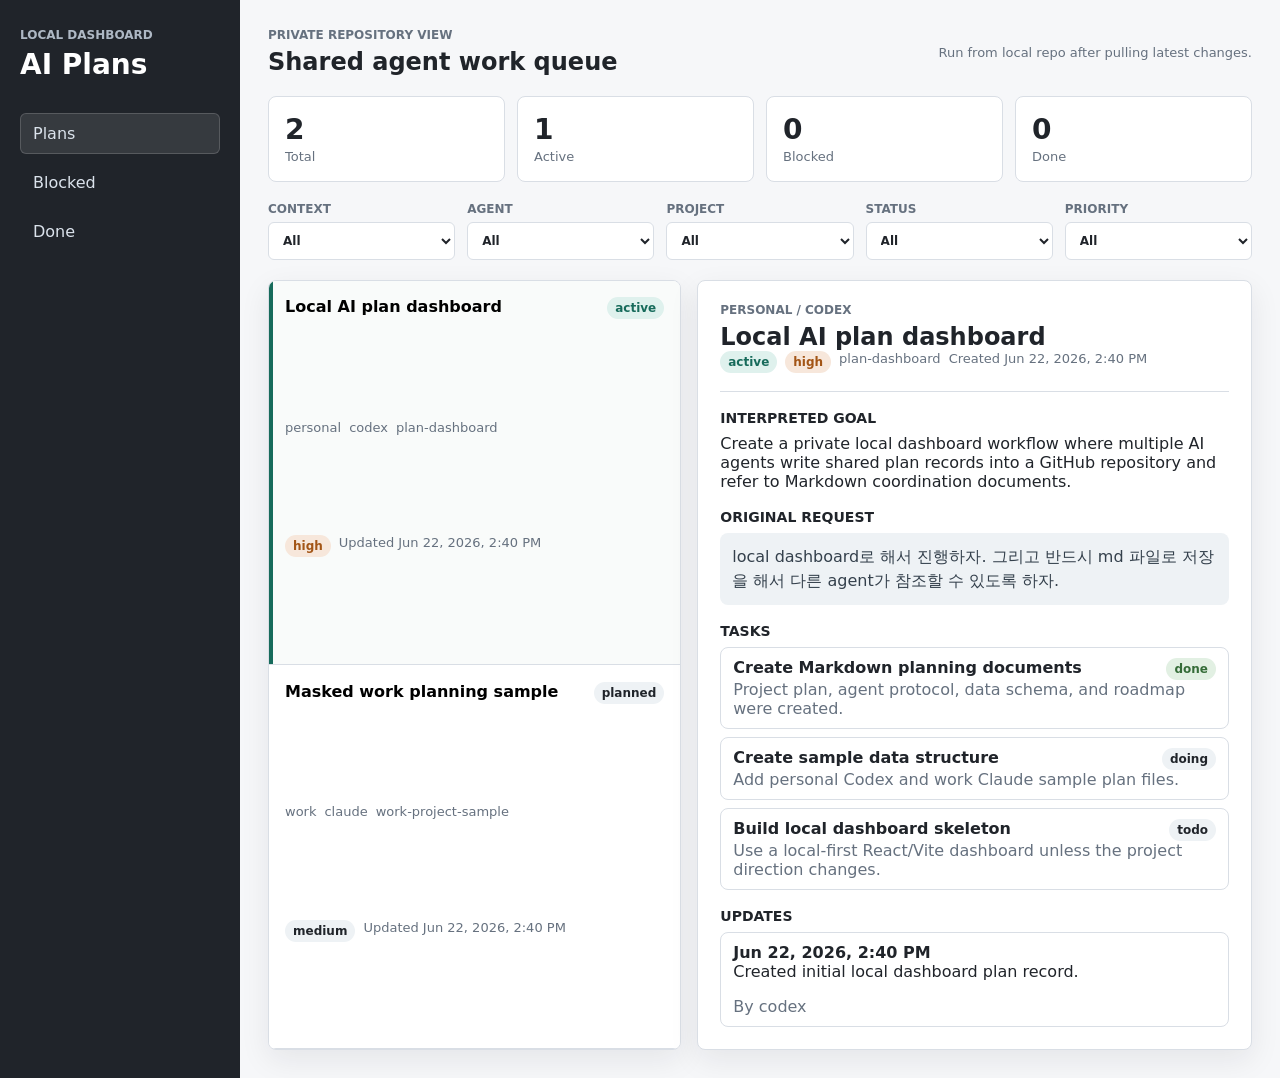
==== dashboard/index.html @ b3ee1ded "Add local AI plan dashboard" ====
<!doctype html>
<html lang="en">
  <head>
    <meta charset="UTF-8" />
    <meta name="viewport" content="width=device-width, initial-scale=1.0" />
    <title>AI Plan Dashboard</title>
    <link rel="stylesheet" href="./style.css" />
  </head>
  <body>
    <div class="app-shell">
      <aside class="sidebar">
        <div>
          <p class="eyebrow">Local Dashboard</p>
          <h1>AI Plans</h1>
        </div>
        <nav class="nav-list" aria-label="Dashboard views">
          <button class="nav-item active" type="button" data-view="plans">Plans</button>
          <button class="nav-item" type="button" data-view="blocked">Blocked</button>
          <button class="nav-item" type="button" data-view="done">Done</button>
        </nav>
      </aside>

      <main class="main">
        <section class="topbar">
          <div>
            <p class="eyebrow">Private Repository View</p>
            <h2>Shared agent work queue</h2>
          </div>
          <div class="sync-note">Run from local repo after pulling latest changes.</div>
        </section>

        <section class="stats-grid" aria-label="Plan summary">
          <div class="stat">
            <span class="stat-value" id="stat-total">0</span>
            <span class="stat-label">Total</span>
          </div>
          <div class="stat">
            <span class="stat-value" id="stat-active">0</span>
            <span class="stat-label">Active</span>
          </div>
          <div class="stat">
            <span class="stat-value" id="stat-blocked">0</span>
            <span class="stat-label">Blocked</span>
          </div>
          <div class="stat">
            <span class="stat-value" id="stat-done">0</span>
            <span class="stat-label">Done</span>
          </div>
        </section>

        <section class="filters" aria-label="Plan filters">
          <label>
            Context
            <select id="filter-context">
              <option value="all">All</option>
            </select>
          </label>
          <label>
            Agent
            <select id="filter-agent">
              <option value="all">All</option>
            </select>
          </label>
          <label>
            Project
            <select id="filter-project">
              <option value="all">All</option>
            </select>
          </label>
          <label>
            Status
            <select id="filter-status">
              <option value="all">All</option>
            </select>
          </label>
          <label>
            Priority
            <select id="filter-priority">
              <option value="all">All</option>
            </select>
          </label>
        </section>

        <section class="content-grid">
          <div class="plan-list" id="plan-list" aria-label="Plan list"></div>
          <article class="detail-panel" id="plan-detail">
            <p class="empty-state">Select a plan to inspect request, goal, tasks, and updates.</p>
          </article>
        </section>
      </main>
    </div>

    <script src="./app.js" type="module"></script>
  </body>
</html>
---- dashboard/style.css ----
:root {
  color-scheme: light;
  --bg: #f6f7f9;
  --panel: #ffffff;
  --panel-soft: #eef2f5;
  --text: #20242a;
  --muted: #66717f;
  --line: #d9dee5;
  --accent: #176b5b;
  --accent-soft: #dff1ed;
  --warn: #a35516;
  --danger: #a53b3b;
  --done: #356c38;
  --shadow: 0 10px 30px rgba(21, 27, 38, 0.08);
  font-family:
    Inter, ui-sans-serif, system-ui, -apple-system, BlinkMacSystemFont, "Segoe UI",
    sans-serif;
}

* {
  box-sizing: border-box;
}

body {
  margin: 0;
  background: var(--bg);
  color: var(--text);
}

button,
select {
  font: inherit;
}

.app-shell {
  display: grid;
  grid-template-columns: 240px 1fr;
  min-height: 100vh;
}

.sidebar {
  background: #20242a;
  color: #fff;
  display: flex;
  flex-direction: column;
  gap: 32px;
  padding: 28px 20px;
}

.eyebrow {
  color: var(--muted);
  font-size: 12px;
  font-weight: 700;
  letter-spacing: 0;
  margin: 0 0 6px;
  text-transform: uppercase;
}

.sidebar .eyebrow {
  color: #aeb8c4;
}

h1,
h2,
h3,
p {
  margin-top: 0;
}

h1 {
  font-size: 28px;
  margin-bottom: 0;
}

h2 {
  font-size: 24px;
  margin-bottom: 0;
}

.nav-list {
  display: grid;
  gap: 8px;
}

.nav-item {
  background: transparent;
  border: 1px solid transparent;
  border-radius: 6px;
  color: #dbe3ec;
  cursor: pointer;
  padding: 10px 12px;
  text-align: left;
}

.nav-item.active,
.nav-item:hover {
  background: rgba(255, 255, 255, 0.1);
  border-color: rgba(255, 255, 255, 0.16);
}

.main {
  display: grid;
  gap: 20px;
  padding: 28px;
}

.topbar {
  align-items: center;
  display: flex;
  justify-content: space-between;
  gap: 20px;
}

.sync-note {
  color: var(--muted);
  font-size: 13px;
}

.stats-grid {
  display: grid;
  grid-template-columns: repeat(4, minmax(120px, 1fr));
  gap: 12px;
}

.stat {
  background: var(--panel);
  border: 1px solid var(--line);
  border-radius: 8px;
  padding: 16px;
}

.stat-value {
  display: block;
  font-size: 28px;
  font-weight: 800;
}

.stat-label {
  color: var(--muted);
  font-size: 13px;
}

.filters {
  align-items: end;
  display: grid;
  grid-template-columns: repeat(5, minmax(130px, 1fr));
  gap: 12px;
}

.filters label {
  color: var(--muted);
  display: grid;
  font-size: 12px;
  font-weight: 700;
  gap: 6px;
  text-transform: uppercase;
}

.filters select {
  background: var(--panel);
  border: 1px solid var(--line);
  border-radius: 6px;
  color: var(--text);
  min-height: 38px;
  padding: 7px 10px;
  text-transform: none;
}

.content-grid {
  display: grid;
  grid-template-columns: minmax(320px, 42%) minmax(360px, 1fr);
  gap: 16px;
  min-height: 420px;
}

.plan-list,
.detail-panel {
  background: var(--panel);
  border: 1px solid var(--line);
  border-radius: 8px;
  box-shadow: var(--shadow);
}

.plan-list {
  display: grid;
  gap: 1px;
  overflow: hidden;
}

.plan-card {
  background: var(--panel);
  border: 0;
  border-bottom: 1px solid var(--line);
  cursor: pointer;
  display: grid;
  gap: 10px;
  padding: 16px;
  text-align: left;
}

.plan-card:hover,
.plan-card.selected {
  background: #f9fbfa;
}

.plan-card.selected {
  box-shadow: inset 4px 0 0 var(--accent);
}

.plan-title-row {
  align-items: start;
  display: flex;
  justify-content: space-between;
  gap: 12px;
}

.plan-title {
  font-size: 16px;
  font-weight: 800;
}

.meta-row {
  color: var(--muted);
  display: flex;
  flex-wrap: wrap;
  font-size: 13px;
  gap: 8px;
}

.badge {
  background: var(--panel-soft);
  border-radius: 999px;
  color: var(--text);
  display: inline-flex;
  font-size: 12px;
  font-weight: 700;
  padding: 4px 8px;
}

.badge.high {
  background: #f7e7db;
  color: var(--warn);
}

.badge.blocked {
  background: #f9dddd;
  color: var(--danger);
}

.badge.done {
  background: #e2f0e3;
  color: var(--done);
}

.badge.active {
  background: var(--accent-soft);
  color: var(--accent);
}

.detail-panel {
  padding: 22px;
}

.detail-header {
  border-bottom: 1px solid var(--line);
  margin-bottom: 18px;
  padding-bottom: 18px;
}

.detail-section {
  margin-top: 18px;
}

.detail-section h3 {
  font-size: 14px;
  margin-bottom: 8px;
  text-transform: uppercase;
}

.request-box {
  background: var(--panel-soft);
  border-radius: 8px;
  color: #34404c;
  line-height: 1.5;
  padding: 12px;
  white-space: pre-wrap;
}

.task-list,
.update-list {
  display: grid;
  gap: 8px;
  list-style: none;
  margin: 0;
  padding: 0;
}

.task-list li,
.update-list li {
  border: 1px solid var(--line);
  border-radius: 8px;
  padding: 10px 12px;
}

.empty-state,
.error-state {
  color: var(--muted);
  margin: 0;
}

.error-state {
  color: var(--danger);
}

@media (max-width: 980px) {
  .app-shell {
    grid-template-columns: 1fr;
  }

  .sidebar {
    padding: 20px;
  }

  .nav-list {
    display: flex;
  }

  .stats-grid,
  .filters,
  .content-grid {
    grid-template-columns: 1fr;
  }
}
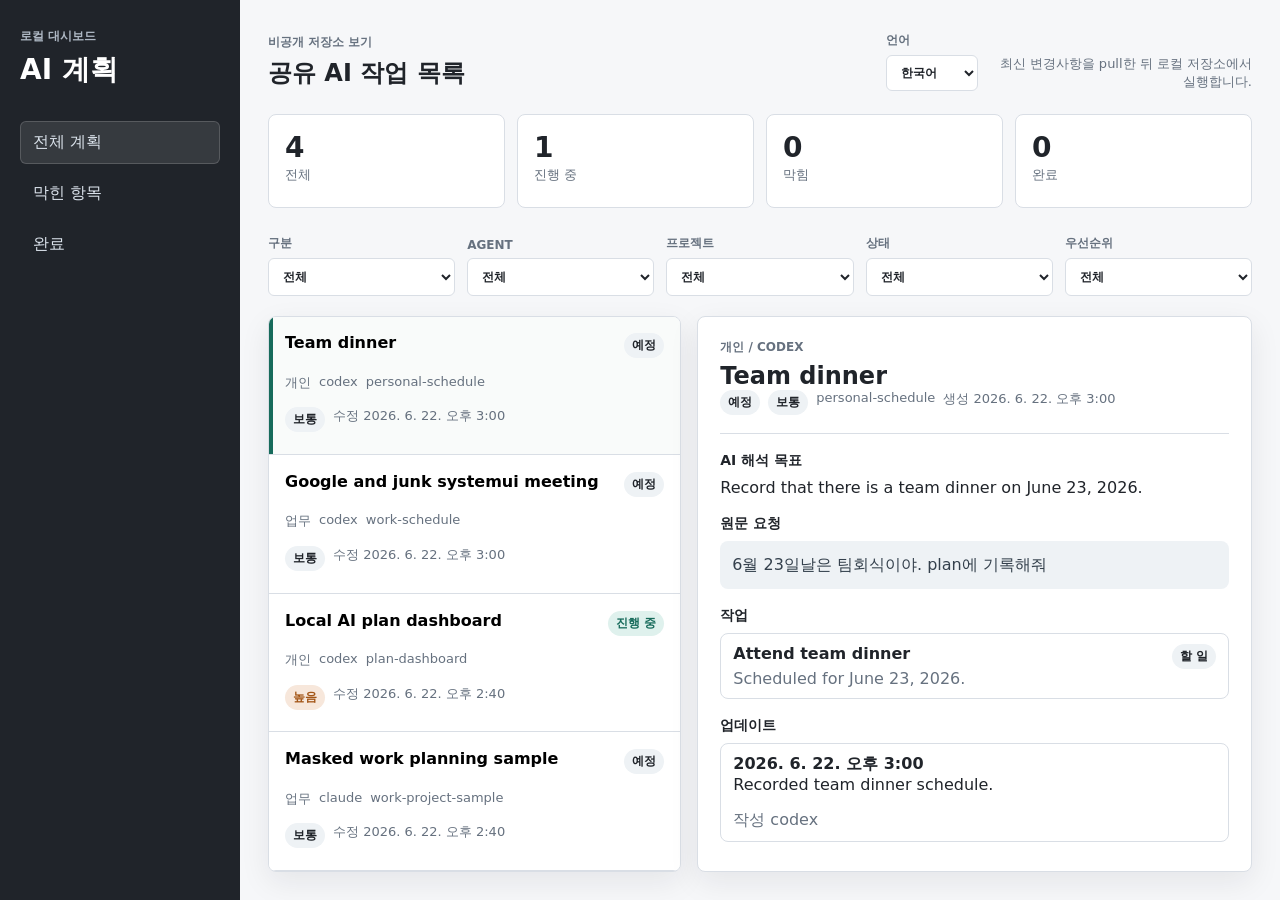
==== commit a3a74772: "Add dashboard language selector" ====
--- a/dashboard/index.html
+++ b/dashboard/index.html
@@ -1,5 +1,5 @@
 <!doctype html>
-<html lang="en">
+<html lang="ko">
   <head>
     <meta charset="UTF-8" />
     <meta name="viewport" content="width=device-width, initial-scale=1.0" />
@@ -10,71 +10,80 @@
     <div class="app-shell">
       <aside class="sidebar">
         <div>
-          <p class="eyebrow">Local Dashboard</p>
-          <h1>AI Plans</h1>
+          <p class="eyebrow" data-i18n="sidebarEyebrow">Local Dashboard</p>
+          <h1 data-i18n="appTitle">AI Plans</h1>
         </div>
         <nav class="nav-list" aria-label="Dashboard views">
-          <button class="nav-item active" type="button" data-view="plans">Plans</button>
-          <button class="nav-item" type="button" data-view="blocked">Blocked</button>
-          <button class="nav-item" type="button" data-view="done">Done</button>
+          <button class="nav-item active" type="button" data-view="plans" data-i18n="navPlans">Plans</button>
+          <button class="nav-item" type="button" data-view="blocked" data-i18n="navBlocked">Blocked</button>
+          <button class="nav-item" type="button" data-view="done" data-i18n="navDone">Done</button>
         </nav>
       </aside>
 
       <main class="main">
         <section class="topbar">
           <div>
-            <p class="eyebrow">Private Repository View</p>
-            <h2>Shared agent work queue</h2>
+            <p class="eyebrow" data-i18n="topEyebrow">Private Repository View</p>
+            <h2 data-i18n="topTitle">Shared agent work queue</h2>
           </div>
-          <div class="sync-note">Run from local repo after pulling latest changes.</div>
+          <div class="top-actions">
+            <label class="language-select">
+              <span data-i18n="languageLabel">Language</span>
+              <select id="language-select">
+                <option value="ko">한국어</option>
+                <option value="en">English</option>
+              </select>
+            </label>
+            <div class="sync-note" data-i18n="syncNote">Run from local repo after pulling latest changes.</div>
+          </div>
         </section>
 
         <section class="stats-grid" aria-label="Plan summary">
           <div class="stat">
             <span class="stat-value" id="stat-total">0</span>
-            <span class="stat-label">Total</span>
+            <span class="stat-label" data-i18n="statTotal">Total</span>
           </div>
           <div class="stat">
             <span class="stat-value" id="stat-active">0</span>
-            <span class="stat-label">Active</span>
+            <span class="stat-label" data-i18n="statActive">Active</span>
           </div>
           <div class="stat">
             <span class="stat-value" id="stat-blocked">0</span>
-            <span class="stat-label">Blocked</span>
+            <span class="stat-label" data-i18n="statBlocked">Blocked</span>
           </div>
           <div class="stat">
             <span class="stat-value" id="stat-done">0</span>
-            <span class="stat-label">Done</span>
+            <span class="stat-label" data-i18n="statDone">Done</span>
           </div>
         </section>
 
         <section class="filters" aria-label="Plan filters">
           <label>
-            Context
+            <span data-i18n="filterContext">Context</span>
             <select id="filter-context">
               <option value="all">All</option>
             </select>
           </label>
           <label>
-            Agent
+            <span data-i18n="filterAgent">Agent</span>
             <select id="filter-agent">
               <option value="all">All</option>
             </select>
           </label>
           <label>
-            Project
+            <span data-i18n="filterProject">Project</span>
             <select id="filter-project">
               <option value="all">All</option>
             </select>
           </label>
           <label>
-            Status
+            <span data-i18n="filterStatus">Status</span>
             <select id="filter-status">
               <option value="all">All</option>
             </select>
           </label>
           <label>
-            Priority
+            <span data-i18n="filterPriority">Priority</span>
             <select id="filter-priority">
               <option value="all">All</option>
             </select>
@@ -84,7 +93,7 @@
         <section class="content-grid">
           <div class="plan-list" id="plan-list" aria-label="Plan list"></div>
           <article class="detail-panel" id="plan-detail">
-            <p class="empty-state">Select a plan to inspect request, goal, tasks, and updates.</p>
+            <p class="empty-state" data-i18n="emptyDetail">Select a plan to inspect request, goal, tasks, and updates.</p>
           </article>
         </section>
       </main>
@@ -93,4 +102,3 @@
     <script src="./app.js" type="module"></script>
   </body>
 </html>
-
--- a/dashboard/style.css
+++ b/dashboard/style.css
@@ -111,9 +111,38 @@
   gap: 20px;
 }
 
+.top-actions {
+  align-items: end;
+  display: flex;
+  flex-wrap: wrap;
+  gap: 14px;
+  justify-content: flex-end;
+}
+
+.language-select {
+  color: var(--muted);
+  display: grid;
+  font-size: 12px;
+  font-weight: 700;
+  gap: 6px;
+  text-transform: uppercase;
+}
+
+.language-select select {
+  background: var(--panel);
+  border: 1px solid var(--line);
+  border-radius: 6px;
+  color: var(--text);
+  min-height: 36px;
+  padding: 6px 10px;
+  text-transform: none;
+}
+
 .sync-note {
   color: var(--muted);
   font-size: 13px;
+  max-width: 260px;
+  text-align: right;
 }
 
 .stats-grid {
@@ -330,5 +359,14 @@
   .content-grid {
     grid-template-columns: 1fr;
   }
-}
-
+
+  .topbar,
+  .top-actions {
+    align-items: start;
+    justify-content: start;
+  }
+
+  .sync-note {
+    text-align: left;
+  }
+}
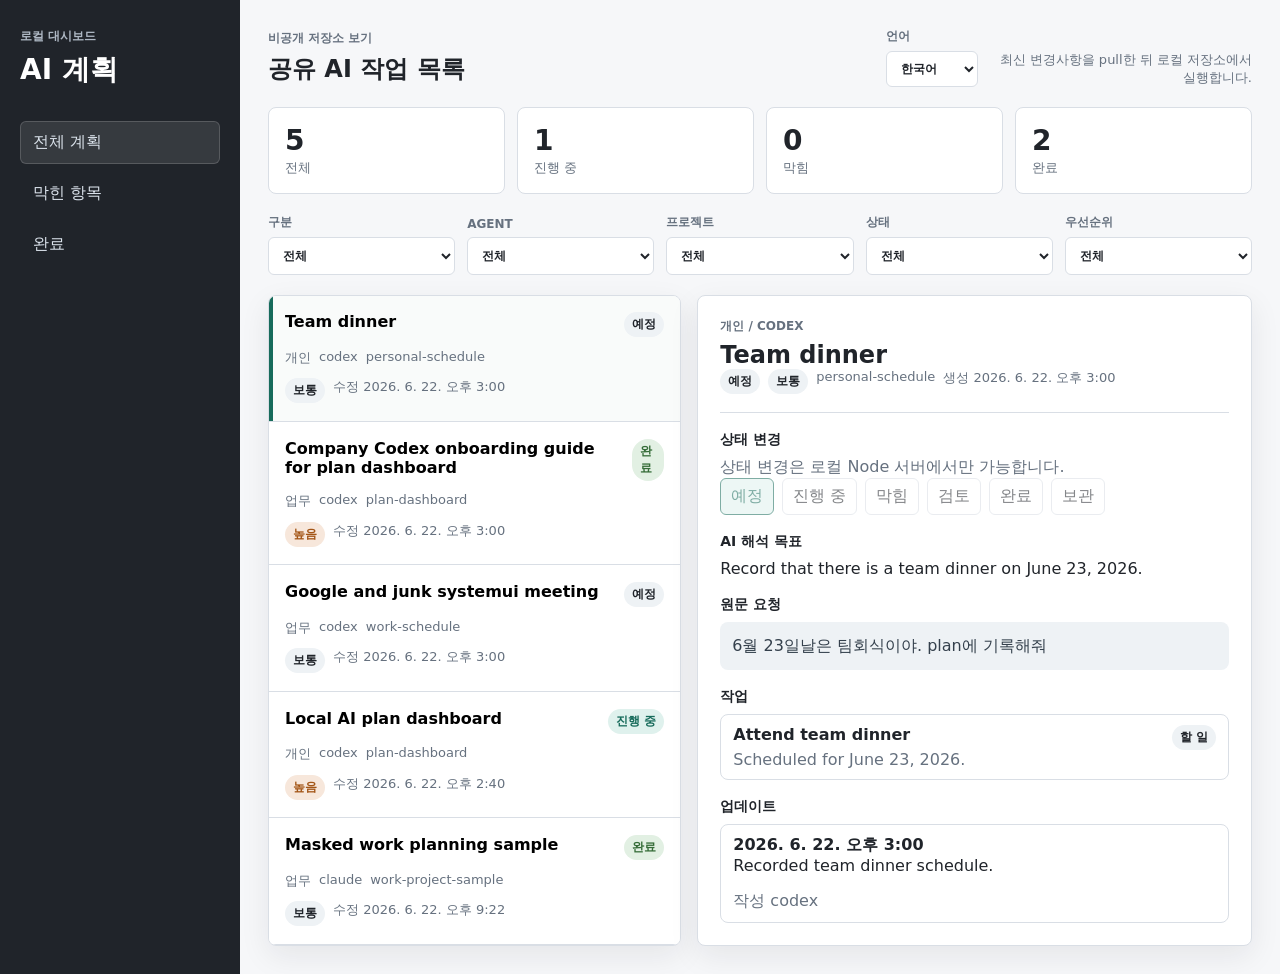
==== commit 13eb3d66: "Bust dashboard app cache" ====
--- a/dashboard/index.html
+++ b/dashboard/index.html
@@ -99,6 +99,6 @@
       </main>
     </div>
 
-    <script src="./app.js" type="module"></script>
+    <script src="./app.js?v=20260623-2" type="module"></script>
   </body>
 </html>
--- a/dashboard/style.css
+++ b/dashboard/style.css
@@ -306,6 +306,34 @@
   text-transform: uppercase;
 }
 
+.status-actions {
+  display: flex;
+  flex-wrap: wrap;
+  gap: 8px;
+}
+
+.status-button {
+  background: var(--panel);
+  border: 1px solid var(--line);
+  border-radius: 6px;
+  color: var(--text);
+  cursor: pointer;
+  min-height: 34px;
+  padding: 7px 10px;
+}
+
+.status-button:hover,
+.status-button.active {
+  background: var(--accent-soft);
+  border-color: var(--accent);
+  color: var(--accent);
+}
+
+.status-button:disabled {
+  cursor: not-allowed;
+  opacity: 0.55;
+}
+
 .request-box {
   background: var(--panel-soft);
   border-radius: 8px;
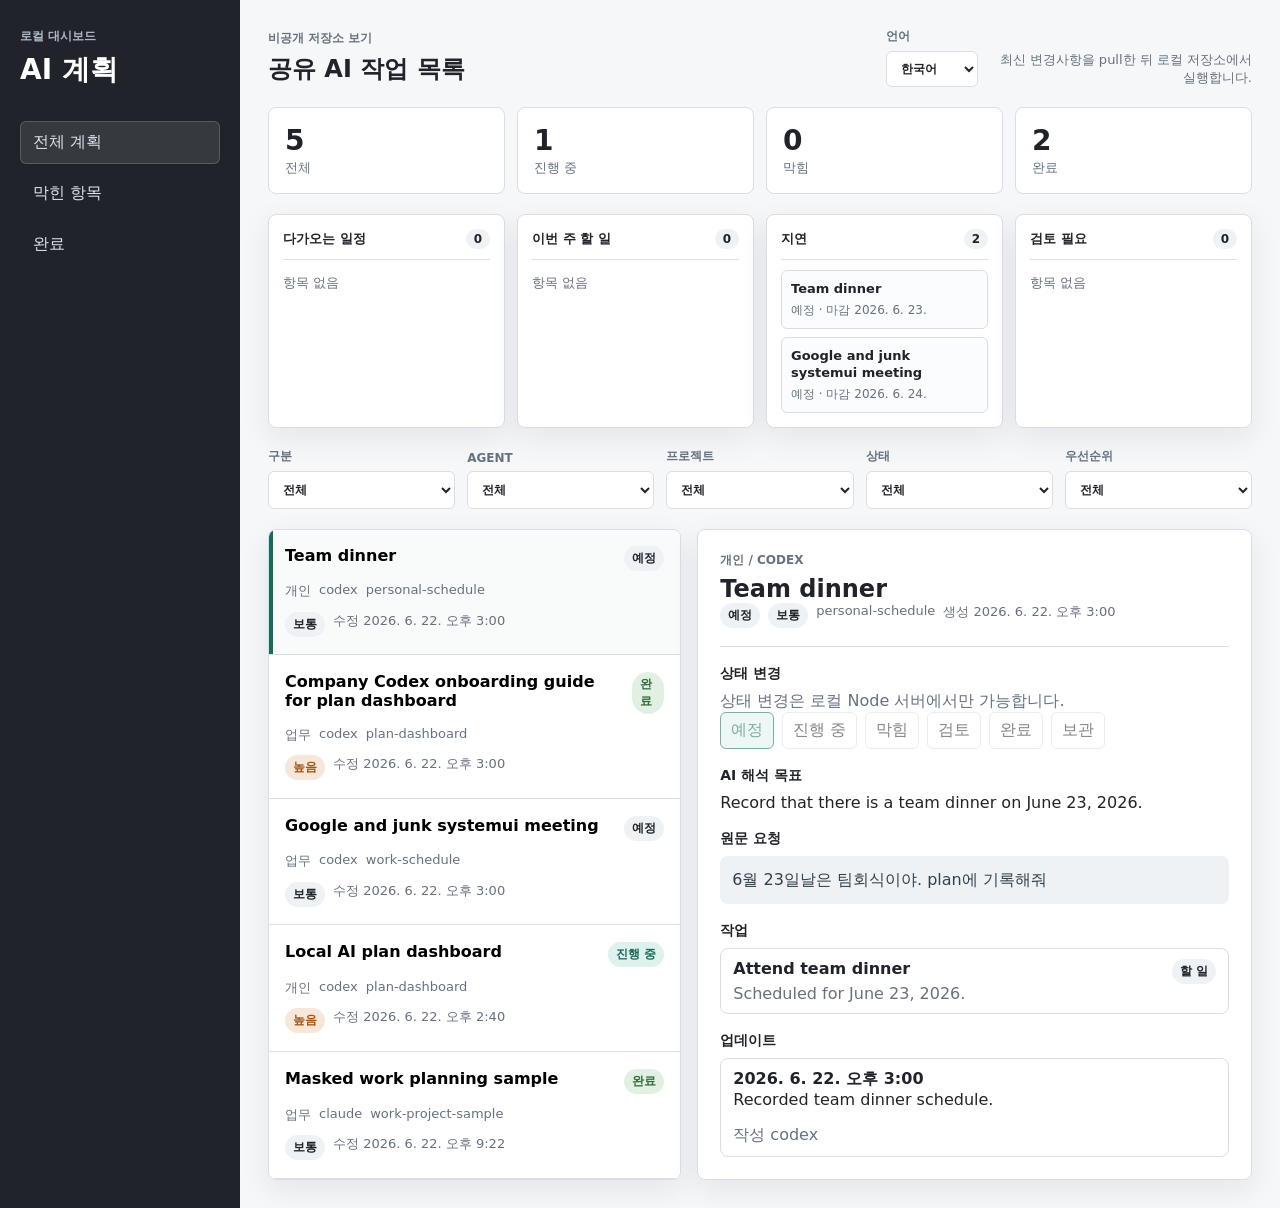
==== commit 4cd3c993: "Add schedule category sections" ====
--- a/dashboard/index.html
+++ b/dashboard/index.html
@@ -57,6 +57,37 @@
           </div>
         </section>
 
+        <section class="agenda-grid" aria-label="Schedule categories">
+          <article class="agenda-panel">
+            <div class="agenda-header">
+              <h3 data-i18n="agendaUpcoming">Upcoming</h3>
+              <span class="agenda-count" id="agenda-upcoming-count">0</span>
+            </div>
+            <div class="agenda-list" id="agenda-upcoming"></div>
+          </article>
+          <article class="agenda-panel">
+            <div class="agenda-header">
+              <h3 data-i18n="agendaThisWeek">This Week Tasks</h3>
+              <span class="agenda-count" id="agenda-this-week-count">0</span>
+            </div>
+            <div class="agenda-list" id="agenda-this-week"></div>
+          </article>
+          <article class="agenda-panel">
+            <div class="agenda-header">
+              <h3 data-i18n="agendaOverdue">Overdue</h3>
+              <span class="agenda-count" id="agenda-overdue-count">0</span>
+            </div>
+            <div class="agenda-list" id="agenda-overdue"></div>
+          </article>
+          <article class="agenda-panel">
+            <div class="agenda-header">
+              <h3 data-i18n="agendaReview">Needs Review</h3>
+              <span class="agenda-count" id="agenda-review-count">0</span>
+            </div>
+            <div class="agenda-list" id="agenda-review"></div>
+          </article>
+        </section>
+
         <section class="filters" aria-label="Plan filters">
           <label>
             <span data-i18n="filterContext">Context</span>
@@ -99,6 +130,6 @@
       </main>
     </div>
 
-    <script src="./app.js?v=20260623-2" type="module"></script>
+    <script src="./app.js?v=20260623-3" type="module"></script>
   </body>
 </html>
--- a/dashboard/style.css
+++ b/dashboard/style.css
@@ -169,6 +169,85 @@
   font-size: 13px;
 }
 
+.agenda-grid {
+  display: grid;
+  grid-template-columns: repeat(4, minmax(180px, 1fr));
+  gap: 12px;
+}
+
+.agenda-panel {
+  background: var(--panel);
+  border: 1px solid var(--line);
+  border-radius: 8px;
+  box-shadow: var(--shadow);
+  min-height: 150px;
+  padding: 14px;
+}
+
+.agenda-header {
+  align-items: center;
+  border-bottom: 1px solid var(--line);
+  display: flex;
+  justify-content: space-between;
+  gap: 10px;
+  margin-bottom: 10px;
+  padding-bottom: 10px;
+}
+
+.agenda-header h3 {
+  font-size: 13px;
+  margin: 0;
+  text-transform: uppercase;
+}
+
+.agenda-count {
+  background: var(--panel-soft);
+  border-radius: 999px;
+  color: var(--text);
+  font-size: 12px;
+  font-weight: 800;
+  min-width: 24px;
+  padding: 3px 8px;
+  text-align: center;
+}
+
+.agenda-list {
+  display: grid;
+  gap: 8px;
+}
+
+.agenda-item {
+  background: #fbfcfd;
+  border: 1px solid var(--line);
+  border-radius: 6px;
+  color: var(--text);
+  cursor: pointer;
+  display: grid;
+  gap: 4px;
+  padding: 9px;
+  text-align: left;
+}
+
+.agenda-item:hover {
+  border-color: var(--accent);
+}
+
+.agenda-title {
+  font-size: 13px;
+  font-weight: 800;
+  line-height: 1.35;
+}
+
+.agenda-meta {
+  color: var(--muted);
+  font-size: 12px;
+}
+
+.agenda-empty {
+  font-size: 13px;
+  padding: 4px 0;
+}
+
 .filters {
   align-items: end;
   display: grid;
@@ -383,6 +462,7 @@
   }
 
   .stats-grid,
+  .agenda-grid,
   .filters,
   .content-grid {
     grid-template-columns: 1fr;
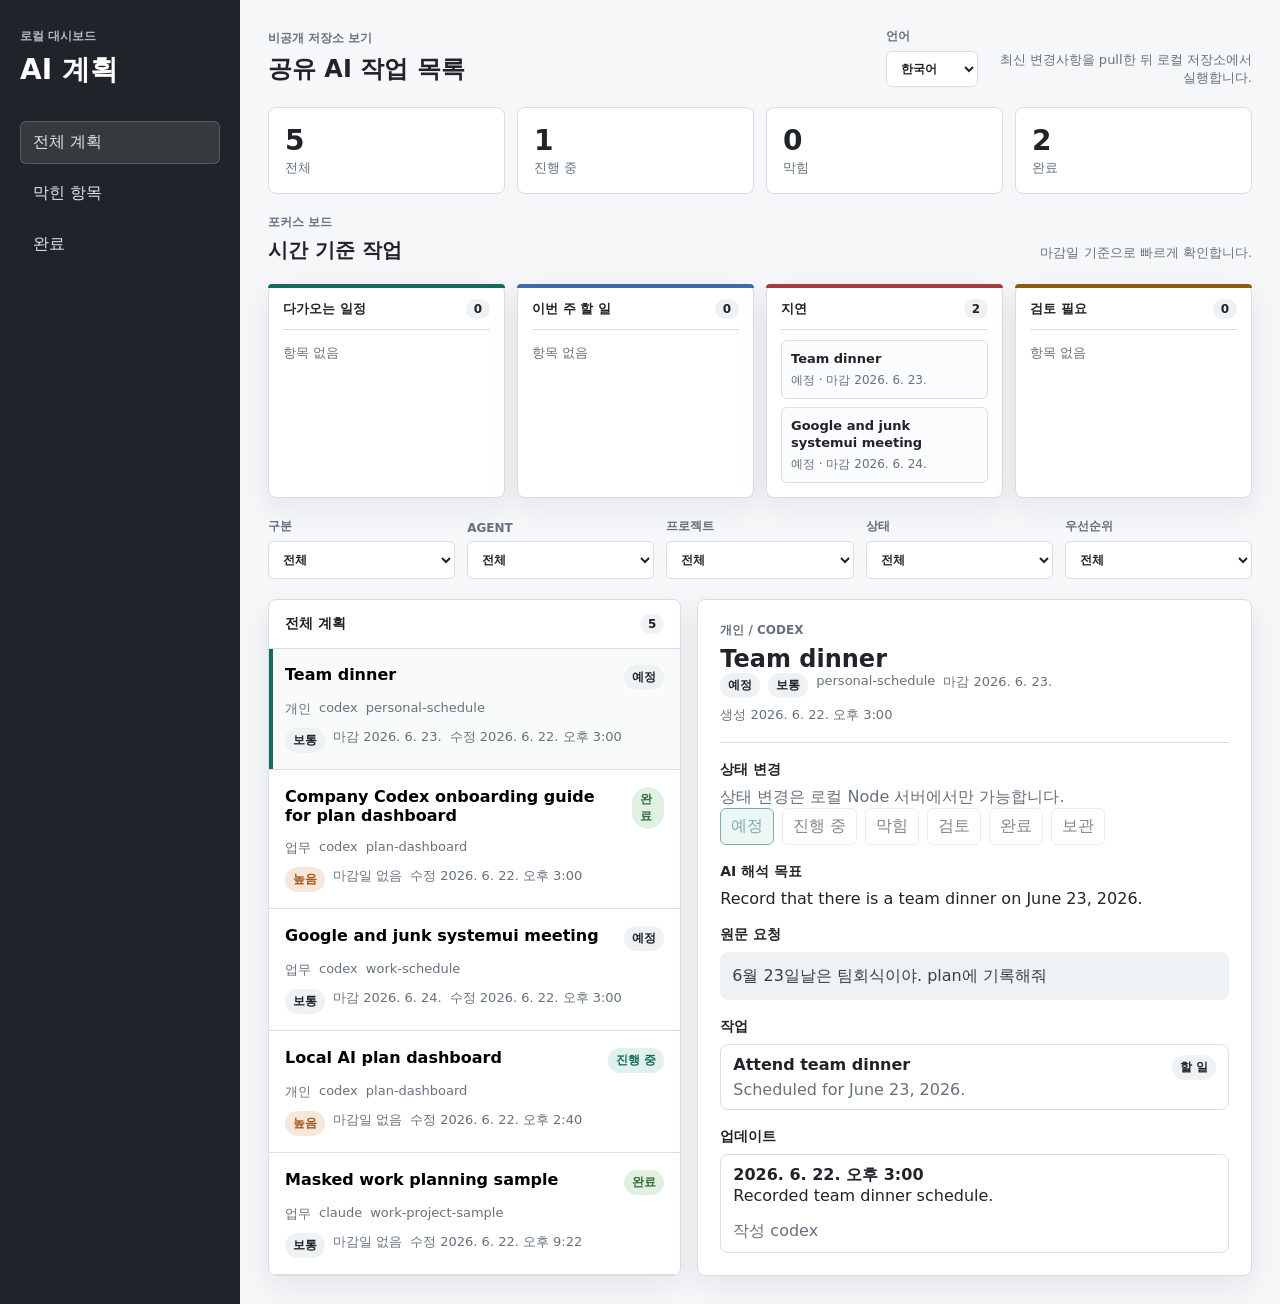
==== commit 16c4c1c9: "Refine dashboard focus board UI" ====
--- a/dashboard/index.html
+++ b/dashboard/index.html
@@ -57,29 +57,37 @@
           </div>
         </section>
 
+        <section class="section-heading">
+          <div>
+            <p class="eyebrow" data-i18n="focusEyebrow">Focus Board</p>
+            <h2 data-i18n="focusTitle">Time-sensitive work</h2>
+          </div>
+          <p data-i18n="focusDescription">Due-date based views for quick planning.</p>
+        </section>
+
         <section class="agenda-grid" aria-label="Schedule categories">
-          <article class="agenda-panel">
+          <article class="agenda-panel agenda-upcoming-card">
             <div class="agenda-header">
               <h3 data-i18n="agendaUpcoming">Upcoming</h3>
               <span class="agenda-count" id="agenda-upcoming-count">0</span>
             </div>
             <div class="agenda-list" id="agenda-upcoming"></div>
           </article>
-          <article class="agenda-panel">
+          <article class="agenda-panel agenda-week-card">
             <div class="agenda-header">
               <h3 data-i18n="agendaThisWeek">This Week Tasks</h3>
               <span class="agenda-count" id="agenda-this-week-count">0</span>
             </div>
             <div class="agenda-list" id="agenda-this-week"></div>
           </article>
-          <article class="agenda-panel">
+          <article class="agenda-panel agenda-overdue-card">
             <div class="agenda-header">
               <h3 data-i18n="agendaOverdue">Overdue</h3>
               <span class="agenda-count" id="agenda-overdue-count">0</span>
             </div>
             <div class="agenda-list" id="agenda-overdue"></div>
           </article>
-          <article class="agenda-panel">
+          <article class="agenda-panel agenda-review-card">
             <div class="agenda-header">
               <h3 data-i18n="agendaReview">Needs Review</h3>
               <span class="agenda-count" id="agenda-review-count">0</span>
@@ -122,7 +130,13 @@
         </section>
 
         <section class="content-grid">
-          <div class="plan-list" id="plan-list" aria-label="Plan list"></div>
+          <div class="list-panel">
+            <div class="panel-heading">
+              <h3 data-i18n="allPlans">All Plans</h3>
+              <span id="visible-count">0</span>
+            </div>
+            <div class="plan-list" id="plan-list" aria-label="Plan list"></div>
+          </div>
           <article class="detail-panel" id="plan-detail">
             <p class="empty-state" data-i18n="emptyDetail">Select a plan to inspect request, goal, tasks, and updates.</p>
           </article>
@@ -130,6 +144,6 @@
       </main>
     </div>
 
-    <script src="./app.js?v=20260623-3" type="module"></script>
+    <script src="./app.js?v=20260623-4" type="module"></script>
   </body>
 </html>
--- a/dashboard/style.css
+++ b/dashboard/style.css
@@ -169,6 +169,25 @@
   font-size: 13px;
 }
 
+.section-heading {
+  align-items: end;
+  display: flex;
+  justify-content: space-between;
+  gap: 18px;
+}
+
+.section-heading h2 {
+  font-size: 20px;
+}
+
+.section-heading p:last-child {
+  color: var(--muted);
+  font-size: 13px;
+  margin-bottom: 2px;
+  max-width: 360px;
+  text-align: right;
+}
+
 .agenda-grid {
   display: grid;
   grid-template-columns: repeat(4, minmax(180px, 1fr));
@@ -182,6 +201,33 @@
   box-shadow: var(--shadow);
   min-height: 150px;
   padding: 14px;
+  position: relative;
+}
+
+.agenda-panel::before {
+  border-radius: 8px 8px 0 0;
+  content: "";
+  height: 4px;
+  left: -1px;
+  position: absolute;
+  right: -1px;
+  top: -1px;
+}
+
+.agenda-upcoming-card::before {
+  background: #176b5b;
+}
+
+.agenda-week-card::before {
+  background: #3f6aa8;
+}
+
+.agenda-overdue-card::before {
+  background: #a53b3b;
+}
+
+.agenda-review-card::before {
+  background: #8a5d13;
 }
 
 .agenda-header {
@@ -229,6 +275,7 @@
 }
 
 .agenda-item:hover {
+  background: #f5faf8;
   border-color: var(--accent);
 }
 
@@ -281,12 +328,38 @@
   min-height: 420px;
 }
 
-.plan-list,
+.list-panel,
 .detail-panel {
   background: var(--panel);
   border: 1px solid var(--line);
   border-radius: 8px;
   box-shadow: var(--shadow);
+}
+
+.list-panel {
+  overflow: hidden;
+}
+
+.panel-heading {
+  align-items: center;
+  border-bottom: 1px solid var(--line);
+  display: flex;
+  justify-content: space-between;
+  padding: 14px 16px;
+}
+
+.panel-heading h3 {
+  font-size: 14px;
+  margin: 0;
+  text-transform: uppercase;
+}
+
+.panel-heading span {
+  background: var(--panel-soft);
+  border-radius: 999px;
+  font-size: 12px;
+  font-weight: 800;
+  padding: 3px 8px;
 }
 
 .plan-list {
@@ -469,11 +542,20 @@
   }
 
   .topbar,
+  .section-heading,
   .top-actions {
     align-items: start;
     justify-content: start;
   }
 
+  .section-heading {
+    display: grid;
+  }
+
+  .section-heading p:last-child {
+    text-align: left;
+  }
+
   .sync-note {
     text-align: left;
   }
